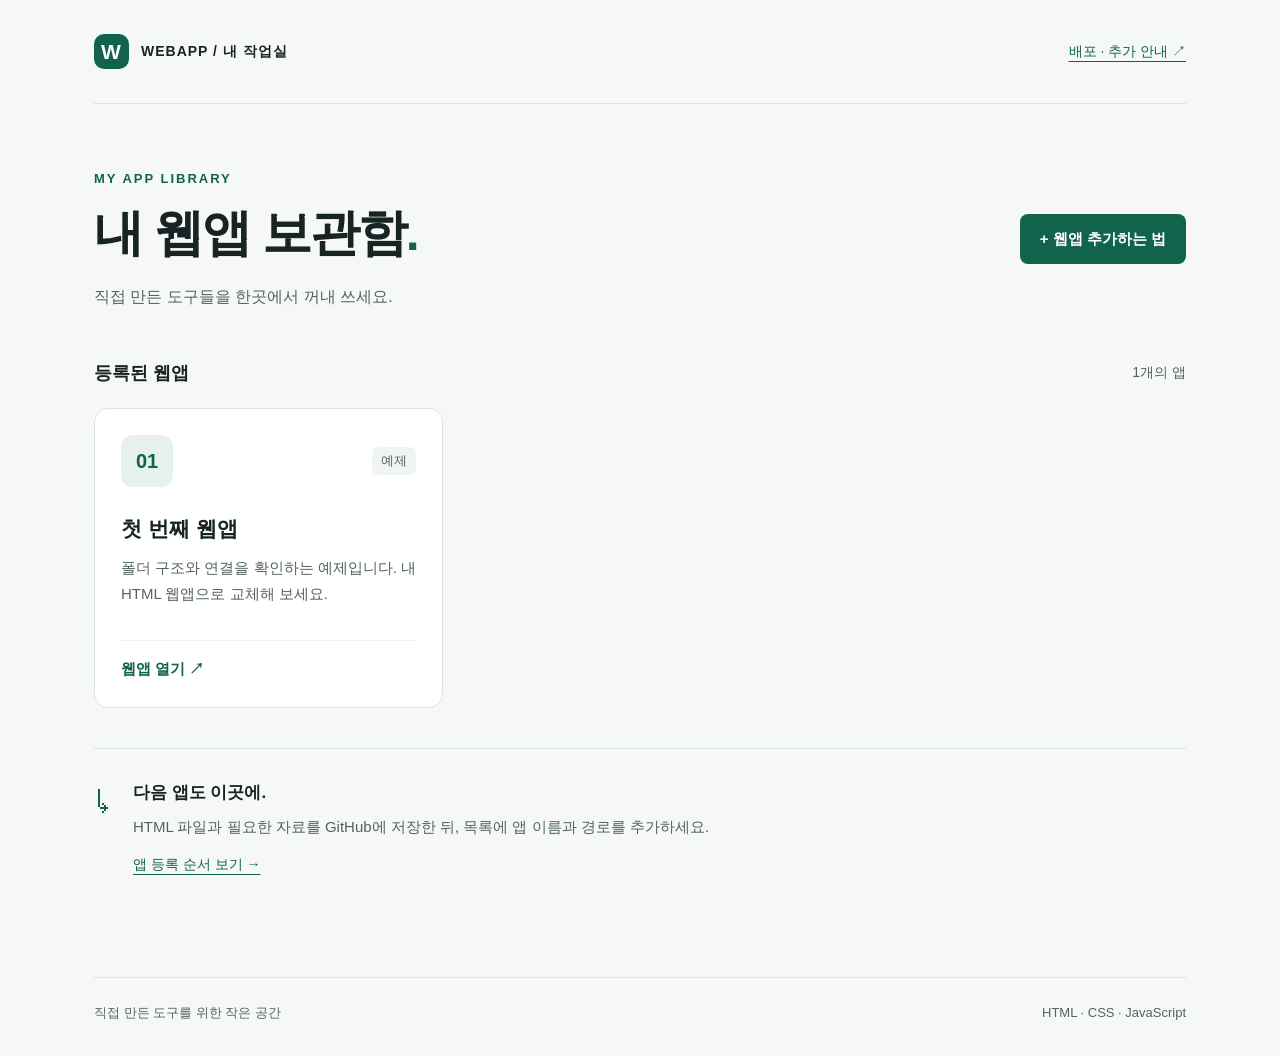
==== index.html @ 1bac7827 "Add webapp hub and Korean setup guide" ====
<!doctype html>
<html lang="ko">
<head>
  <meta charset="utf-8">
  <meta name="viewport" content="width=device-width,initial-scale=1">
  <meta name="description" content="내가 만든 HTML 웹앱을 한곳에서 여는 개인 웹앱 보관함">
  <title>내 웹앱 보관함</title>
  <link rel="icon" href="favicon.svg" type="image/svg+xml">
  <link rel="stylesheet" href="style.css">
  <script src="apps.js" defer></script>
  <script src="hub.js" defer></script>
</head>
<body>
  <div class="shell">
    <header><a class="brand" href="index.html"><span class="logo">W</span> WEBAPP / 내 작업실</a><a class="guide-link" href="guide.html">배포 · 추가 안내 ↗</a></header>
    <main>
      <div class="intro"><div><p class="eyebrow">MY APP LIBRARY</p><h1>내 웹앱 보관함<span>.</span></h1><p class="lead">직접 만든 도구들을 한곳에서 꺼내 쓰세요.</p></div><a class="button" href="guide.html#add">+ 웹앱 추가하는 법</a></div>
      <div class="section-heading"><h2>등록된 웹앱</h2><span id="count" aria-live="polite"></span></div>
      <div id="apps" class="grid"></div>
      <noscript><p>웹앱 목록을 보려면 JavaScript를 켜주세요. <a href="apps/example/index.html">예제 앱 열기</a></p></noscript>
      <aside class="note"><span class="note-mark">↳</span><div><h2>다음 앱도 이곳에.</h2><p>HTML 파일과 필요한 자료를 GitHub에 저장한 뒤, 목록에 앱 이름과 경로를 추가하세요.</p><a href="guide.html#add">앱 등록 순서 보기 →</a></div></aside>
    </main>
    <footer><span>직접 만든 도구를 위한 작은 공간</span><span>HTML · CSS · JavaScript</span></footer>
  </div>
</body>
</html>
---- style.css ----
:root{color-scheme:light;--ink:#172423;--muted:#53635f;--line:#dce4e0;--green:#12634b;--paper:#f5f8f6}
*{box-sizing:border-box}body{margin:0;background:var(--paper);color:var(--ink);font:16px/1.7 -apple-system,BlinkMacSystemFont,"Segoe UI","Malgun Gothic",sans-serif}a{color:var(--green);text-underline-offset:5px}a:focus-visible,button:focus-visible{outline:3px solid #bd6a13;outline-offset:5px}.shell{max-width:1180px;padding:0 44px;margin:auto}header{min-height:104px;display:flex;align-items:center;justify-content:space-between;gap:24px;border-bottom:1px solid var(--line)}.brand{display:flex;align-items:center;gap:12px;text-decoration:none;font-size:14px;font-weight:750;letter-spacing:1px;color:var(--ink)}.logo{display:grid;place-items:center;width:35px;height:35px;border-radius:10px;background:var(--green);color:white;font:800 21px/1 sans-serif}.guide-link{font-size:14px}.intro{padding:64px 0 48px;display:flex;align-items:center;justify-content:space-between;gap:24px}.eyebrow{color:var(--green);font-size:13px;font-weight:750;letter-spacing:2px;margin:0 0 12px}h1{font-size:clamp(32px,5vw,50px);letter-spacing:-2px;line-height:1.25;margin:0 0 18px}h1 span{color:var(--green)}.lead{margin:0;color:var(--muted)}.button{display:inline-block;padding:12px 20px;border-radius:8px;background:var(--green);color:white;text-decoration:none;white-space:nowrap;font-weight:650;font-size:15px}.button:hover{background:#0c4b38}.section-heading{display:flex;align-items:center;justify-content:space-between;margin:0 0 20px;gap:12px}.section-heading h2{font-size:18px;margin:0}.section-heading span{font-size:14px;color:var(--muted)}.grid{display:grid;grid-template-columns:repeat(3,minmax(0,1fr));gap:22px}.app-card{background:white;border:1px solid var(--line);border-radius:14px;padding:26px;display:flex;flex-direction:column;min-height:300px;transition:border-color .15s,box-shadow .15s}.app-card:hover{border-color:#91b9a8;box-shadow:0 8px 25px #16382b0b}.card-top{display:flex;align-items:center;justify-content:space-between;gap:12px;margin-bottom:24px}.app-icon{background:#e6f1eb;border-radius:12px;min-width:52px;min-height:52px;padding:8px;display:grid;place-items:center;font-size:20px;font-weight:750;color:var(--green)}.tag{font-size:13px;color:var(--muted);background:#f1f5f2;border-radius:6px;padding:3px 9px}.app-card h3{font-size:21px;margin:0 0 8px}.app-card p{color:var(--muted);font-size:15px;margin:0 0 26px;overflow-wrap:anywhere}.app-link{margin-top:auto;border-top:1px solid #edf1ee;padding-top:15px;font-size:15px;font-weight:700;text-decoration:none}.note{display:flex;gap:23px;margin:40px 0 70px;border-top:1px solid var(--line);padding:30px 0}.note-mark{font-size:32px;color:var(--green)}.note h2{font-size:17px;margin:0}.note p{font-size:15px;color:var(--muted);margin:6px 0 10px}.note a{font-size:14px}footer{display:flex;justify-content:space-between;gap:20px;border-top:1px solid var(--line);padding:24px 0 32px;color:var(--muted);font-size:13px}.empty{grid-column:1/-1;padding:30px;background:white;border:1px dashed var(--line)}.guide{max-width:780px;padding:50px 0 64px}.guide h1{font-size:36px}.guide h2{font-size:23px;margin:40px 0 12px}.guide h3{font-size:18px}.guide li{margin:10px 0}.guide pre{background:#e8eeea;padding:20px;border-radius:10px;overflow:auto;font-size:14px;line-height:1.7}.guide code{font-family:Consolas,monospace}.guide .callout{border-left:3px solid var(--green);padding:12px 20px;background:#e8f1eb}.guide p{overflow-wrap:anywhere}.demo{background:white;border:1px solid var(--line);padding:28px;border-radius:14px;margin-top:30px}
@media(max-width:900px){.grid{grid-template-columns:repeat(2,minmax(0,1fr))}.intro{align-items:flex-start;flex-direction:column}}
@media(max-width:580px){.shell{padding:0 22px}header{padding:20px 0;align-items:flex-start;flex-direction:column;gap:12px;min-height:auto}.intro{padding:38px 0 30px}.grid{grid-template-columns:1fr}.app-card{min-height:270px}footer{flex-direction:column;gap:5px}.guide h1{font-size:30px}.guide pre{padding:14px}.brand{font-size:13px}}
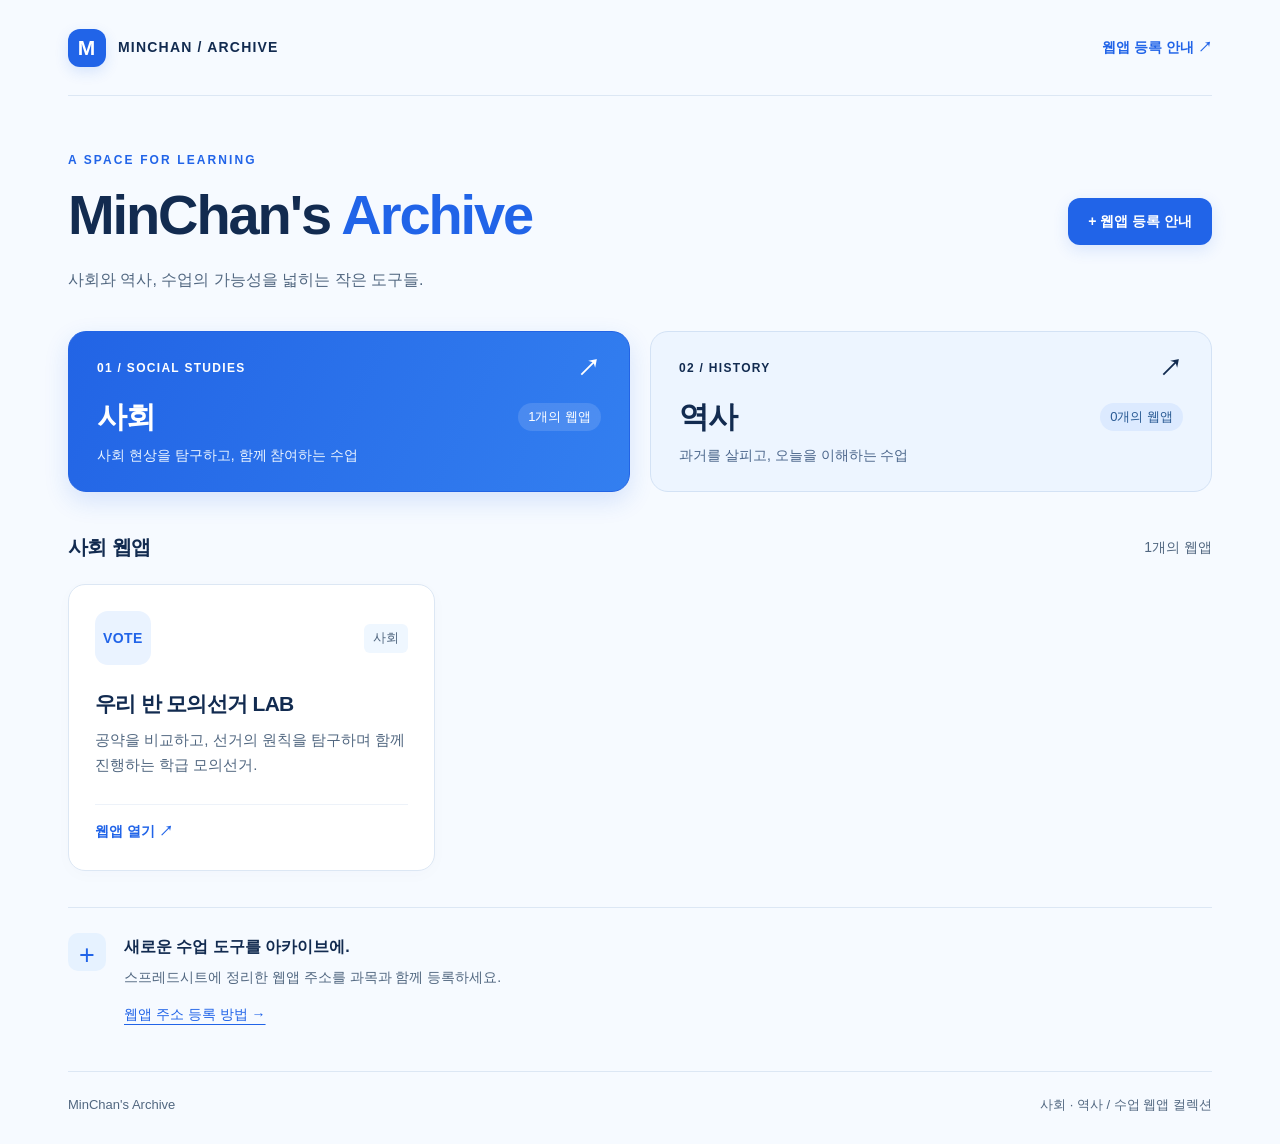
==== commit 750da995: "Redesign MinChan archive with subject categories and election lab" ====
--- a/index.html
+++ b/index.html
@@ -4,7 +4,7 @@
   <meta charset="utf-8">
   <meta name="viewport" content="width=device-width,initial-scale=1">
   <meta name="description" content="내가 만든 HTML 웹앱을 한곳에서 여는 개인 웹앱 보관함">
-  <title>내 웹앱 보관함</title>
+  <title>MinChan's Archive</title>
   <link rel="icon" href="favicon.svg" type="image/svg+xml">
   <link rel="stylesheet" href="style.css">
   <script src="apps.js" defer></script>
@@ -12,15 +12,19 @@
 </head>
 <body>
   <div class="shell">
-    <header><a class="brand" href="index.html"><span class="logo">W</span> WEBAPP / 내 작업실</a><a class="guide-link" href="guide.html">배포 · 추가 안내 ↗</a></header>
+    <header><a class="brand" href="index.html"><span class="logo">M</span> MINCHAN / ARCHIVE</a><a class="guide-link" href="guide.html">웹앱 등록 안내 ↗</a></header>
     <main>
-      <div class="intro"><div><p class="eyebrow">MY APP LIBRARY</p><h1>내 웹앱 보관함<span>.</span></h1><p class="lead">직접 만든 도구들을 한곳에서 꺼내 쓰세요.</p></div><a class="button" href="guide.html#add">+ 웹앱 추가하는 법</a></div>
-      <div class="section-heading"><h2>등록된 웹앱</h2><span id="count" aria-live="polite"></span></div>
+      <div class="intro"><div><p class="eyebrow">A SPACE FOR LEARNING</p><h1>MinChan's <span>Archive</span></h1><p class="lead">사회와 역사, 수업의 가능성을 넓히는 작은 도구들.</p></div><a class="button" href="guide.html#add">+ 웹앱 등록 안내</a></div>
+      <nav class="subjects" aria-label="과목 선택">
+        <button class="subject active" data-subject="사회" aria-pressed="true"><span class="subject-top"><span>01 / SOCIAL STUDIES</span><span>↗</span></span><span class="subject-bottom"><strong>사회</strong><span data-count="사회">0개의 웹앱</span></span><span class="subject-desc">사회 현상을 탐구하고, 함께 참여하는 수업</span></button>
+        <button class="subject" data-subject="역사" aria-pressed="false"><span class="subject-top"><span>02 / HISTORY</span><span>↗</span></span><span class="subject-bottom"><strong>역사</strong><span data-count="역사">0개의 웹앱</span></span><span class="subject-desc">과거를 살피고, 오늘을 이해하는 수업</span></button>
+      </nav>
+      <div class="section-heading"><h2 id="section-title">사회 웹앱</h2><span id="count" aria-live="polite"></span></div>
       <div id="apps" class="grid"></div>
-      <noscript><p>웹앱 목록을 보려면 JavaScript를 켜주세요. <a href="apps/example/index.html">예제 앱 열기</a></p></noscript>
-      <aside class="note"><span class="note-mark">↳</span><div><h2>다음 앱도 이곳에.</h2><p>HTML 파일과 필요한 자료를 GitHub에 저장한 뒤, 목록에 앱 이름과 경로를 추가하세요.</p><a href="guide.html#add">앱 등록 순서 보기 →</a></div></aside>
+      <noscript><p>과목별 목록을 보려면 JavaScript를 켜주세요. <a href="election-lab.html">우리 반 모의선거 LAB 열기</a></p></noscript>
+      <aside class="note"><span class="note-mark">+</span><div><h2>새로운 수업 도구를 아카이브에.</h2><p>스프레드시트에 정리한 웹앱 주소를 과목과 함께 등록하세요.</p><a href="guide.html#add">웹앱 주소 등록 방법 →</a></div></aside>
     </main>
-    <footer><span>직접 만든 도구를 위한 작은 공간</span><span>HTML · CSS · JavaScript</span></footer>
+    <footer><span>MinChan's Archive</span><span>사회 · 역사 / 수업 웹앱 컬렉션</span></footer>
   </div>
 </body>
 </html>
--- a/style.css
+++ b/style.css
@@ -1,4 +1,8 @@
-:root{color-scheme:light;--ink:#172423;--muted:#53635f;--line:#dce4e0;--green:#12634b;--paper:#f5f8f6}
-*{box-sizing:border-box}body{margin:0;background:var(--paper);color:var(--ink);font:16px/1.7 -apple-system,BlinkMacSystemFont,"Segoe UI","Malgun Gothic",sans-serif}a{color:var(--green);text-underline-offset:5px}a:focus-visible,button:focus-visible{outline:3px solid #bd6a13;outline-offset:5px}.shell{max-width:1180px;padding:0 44px;margin:auto}header{min-height:104px;display:flex;align-items:center;justify-content:space-between;gap:24px;border-bottom:1px solid var(--line)}.brand{display:flex;align-items:center;gap:12px;text-decoration:none;font-size:14px;font-weight:750;letter-spacing:1px;color:var(--ink)}.logo{display:grid;place-items:center;width:35px;height:35px;border-radius:10px;background:var(--green);color:white;font:800 21px/1 sans-serif}.guide-link{font-size:14px}.intro{padding:64px 0 48px;display:flex;align-items:center;justify-content:space-between;gap:24px}.eyebrow{color:var(--green);font-size:13px;font-weight:750;letter-spacing:2px;margin:0 0 12px}h1{font-size:clamp(32px,5vw,50px);letter-spacing:-2px;line-height:1.25;margin:0 0 18px}h1 span{color:var(--green)}.lead{margin:0;color:var(--muted)}.button{display:inline-block;padding:12px 20px;border-radius:8px;background:var(--green);color:white;text-decoration:none;white-space:nowrap;font-weight:650;font-size:15px}.button:hover{background:#0c4b38}.section-heading{display:flex;align-items:center;justify-content:space-between;margin:0 0 20px;gap:12px}.section-heading h2{font-size:18px;margin:0}.section-heading span{font-size:14px;color:var(--muted)}.grid{display:grid;grid-template-columns:repeat(3,minmax(0,1fr));gap:22px}.app-card{background:white;border:1px solid var(--line);border-radius:14px;padding:26px;display:flex;flex-direction:column;min-height:300px;transition:border-color .15s,box-shadow .15s}.app-card:hover{border-color:#91b9a8;box-shadow:0 8px 25px #16382b0b}.card-top{display:flex;align-items:center;justify-content:space-between;gap:12px;margin-bottom:24px}.app-icon{background:#e6f1eb;border-radius:12px;min-width:52px;min-height:52px;padding:8px;display:grid;place-items:center;font-size:20px;font-weight:750;color:var(--green)}.tag{font-size:13px;color:var(--muted);background:#f1f5f2;border-radius:6px;padding:3px 9px}.app-card h3{font-size:21px;margin:0 0 8px}.app-card p{color:var(--muted);font-size:15px;margin:0 0 26px;overflow-wrap:anywhere}.app-link{margin-top:auto;border-top:1px solid #edf1ee;padding-top:15px;font-size:15px;font-weight:700;text-decoration:none}.note{display:flex;gap:23px;margin:40px 0 70px;border-top:1px solid var(--line);padding:30px 0}.note-mark{font-size:32px;color:var(--green)}.note h2{font-size:17px;margin:0}.note p{font-size:15px;color:var(--muted);margin:6px 0 10px}.note a{font-size:14px}footer{display:flex;justify-content:space-between;gap:20px;border-top:1px solid var(--line);padding:24px 0 32px;color:var(--muted);font-size:13px}.empty{grid-column:1/-1;padding:30px;background:white;border:1px dashed var(--line)}.guide{max-width:780px;padding:50px 0 64px}.guide h1{font-size:36px}.guide h2{font-size:23px;margin:40px 0 12px}.guide h3{font-size:18px}.guide li{margin:10px 0}.guide pre{background:#e8eeea;padding:20px;border-radius:10px;overflow:auto;font-size:14px;line-height:1.7}.guide code{font-family:Consolas,monospace}.guide .callout{border-left:3px solid var(--green);padding:12px 20px;background:#e8f1eb}.guide p{overflow-wrap:anywhere}.demo{background:white;border:1px solid var(--line);padding:28px;border-radius:14px;margin-top:30px}
+:root{color-scheme:light;--ink:#122b50;--muted:#516780;--line:#dce7f4;--green:#2164e8;--paper:#f6faff}
+*{box-sizing:border-box}body{margin:0;background:var(--paper);color:var(--ink);font:16px/1.7 -apple-system,BlinkMacSystemFont,"Segoe UI","Malgun Gothic",sans-serif}a{color:var(--green);text-underline-offset:5px}a:focus-visible,button:focus-visible{outline:3px solid #103fa6;outline-offset:5px}.shell{max-width:1180px;padding:0 44px;margin:auto}header{min-height:104px;display:flex;align-items:center;justify-content:space-between;gap:24px;border-bottom:1px solid var(--line)}.brand{display:flex;align-items:center;gap:12px;text-decoration:none;font-size:14px;font-weight:750;letter-spacing:1px;color:var(--ink)}.logo{display:grid;place-items:center;width:35px;height:35px;border-radius:10px;background:var(--green);color:white;font:800 21px/1 sans-serif}.guide-link{font-size:14px}.intro{padding:64px 0 48px;display:flex;align-items:center;justify-content:space-between;gap:24px}.eyebrow{color:var(--green);font-size:13px;font-weight:750;letter-spacing:2px;margin:0 0 12px}h1{font-size:clamp(32px,5vw,50px);letter-spacing:-2px;line-height:1.25;margin:0 0 18px}h1 span{color:var(--green)}.lead{margin:0;color:var(--muted)}.button{display:inline-block;padding:12px 20px;border-radius:8px;background:var(--green);color:white;text-decoration:none;white-space:nowrap;font-weight:650;font-size:15px}.button:hover{background:#174eca}.section-heading{display:flex;align-items:center;justify-content:space-between;margin:0 0 20px;gap:12px}.section-heading h2{font-size:18px;margin:0}.section-heading span{font-size:14px;color:var(--muted)}.grid{display:grid;grid-template-columns:repeat(3,minmax(0,1fr));gap:22px}.app-card{background:white;border:1px solid var(--line);border-radius:14px;padding:26px;display:flex;flex-direction:column;min-height:300px;transition:border-color .15s,box-shadow .15s}.app-card:hover{border-color:#8cb5f2;box-shadow:0 8px 25px #2164e812}.card-top{display:flex;align-items:center;justify-content:space-between;gap:12px;margin-bottom:24px}.app-icon{background:#eaf3ff;border-radius:12px;min-width:52px;min-height:52px;padding:8px;display:grid;place-items:center;font-size:20px;font-weight:750;color:var(--green)}.tag{font-size:13px;color:var(--muted);background:#eff7ff;border-radius:6px;padding:3px 9px}.app-card h3{font-size:21px;margin:0 0 8px}.app-card p{color:var(--muted);font-size:15px;margin:0 0 26px;overflow-wrap:anywhere}.app-link{margin-top:auto;border-top:1px solid #edf2f9;padding-top:15px;font-size:15px;font-weight:700;text-decoration:none}.note{display:flex;gap:23px;margin:40px 0 70px;border-top:1px solid var(--line);padding:30px 0}.note-mark{font-size:32px;color:var(--green)}.note h2{font-size:17px;margin:0}.note p{font-size:15px;color:var(--muted);margin:6px 0 10px}.note a{font-size:14px}footer{display:flex;justify-content:space-between;gap:20px;border-top:1px solid var(--line);padding:24px 0 32px;color:var(--muted);font-size:13px}.empty{grid-column:1/-1;padding:30px;background:white;border:1px dashed var(--line)}.guide{max-width:780px;padding:50px 0 64px}.guide h1{font-size:36px}.guide h2{font-size:23px;margin:40px 0 12px}.guide h3{font-size:18px}.guide li{margin:10px 0}.guide pre{background:#eaf2fc;padding:20px;border-radius:10px;overflow:auto;font-size:14px;line-height:1.7}.guide code{font-family:Consolas,monospace}.guide .callout{border-left:3px solid var(--green);padding:12px 20px;background:#eaf4ff}.guide p{overflow-wrap:anywhere}.demo{background:white;border:1px solid var(--line);padding:28px;border-radius:14px;margin-top:30px}
 @media(max-width:900px){.grid{grid-template-columns:repeat(2,minmax(0,1fr))}.intro{align-items:flex-start;flex-direction:column}}
 @media(max-width:580px){.shell{padding:0 22px}header{padding:20px 0;align-items:flex-start;flex-direction:column;gap:12px;min-height:auto}.intro{padding:38px 0 30px}.grid{grid-template-columns:1fr}.app-card{min-height:270px}footer{flex-direction:column;gap:5px}.guide h1{font-size:30px}.guide pre{padding:14px}.brand{font-size:13px}}
+
+/* MinChan's Archive — sky blue / modern classroom */
+body{-webkit-font-smoothing:antialiased;font-family:"Segoe UI","Apple SD Gothic Neo","Malgun Gothic",sans-serif}.shell{max-width:1240px;padding:0 48px}header{min-height:96px}.brand{letter-spacing:1.2px}.logo{width:38px;height:38px;border-radius:12px;box-shadow:0 5px 14px #2164e825}.guide-link{text-decoration:none;font-weight:650}.intro{padding:54px 0 38px}h1{font-size:clamp(36px,4.4vw,56px);font-weight:750;letter-spacing:-2.1px;line-height:1.17}.eyebrow{font-size:12px;letter-spacing:2.1px}.button{border-radius:12px;font-size:14px;box-shadow:0 5px 16px #2164e822}.subjects{display:grid;grid-template-columns:1fr 1fr;gap:20px;margin:0 0 38px}.subject{font:inherit;cursor:pointer;display:block;text-align:left;border:1px solid #d3e2f5;background:#edf5ff;color:var(--ink);padding:25px 28px;border-radius:18px;transition:background .18s,border-color .18s,box-shadow .18s}.subject:hover{border-color:#6b9eea;box-shadow:0 5px 20px #2164e811}.subject.active{background:linear-gradient(115deg,#2264e5,#337ff0);border-color:#2264e5;color:white;box-shadow:0 9px 24px #2164e827}.subject-top,.subject-bottom{display:flex;justify-content:space-between;gap:18px;align-items:center}.subject-top{font-size:12px;letter-spacing:1.3px;font-weight:700}.subject-top>span:last-child{font-size:23px;line-height:1}.subject-bottom{margin:17px 0 8px}.subject-bottom strong{font-size:30px;line-height:1.3;letter-spacing:-1px}.subject-bottom>span{font-size:13px;padding:3px 10px;border-radius:20px;background:#dceaff;color:#285993}.subject.active .subject-bottom>span{background:#ffffff21;color:white}.subject-desc{font-size:14px;display:block;line-height:1.6;color:#4b668b}.subject.active .subject-desc{color:#ecf5ff}.section-heading h2{font-size:20px;letter-spacing:-.6px}.app-card{border-radius:17px;min-height:285px;box-shadow:0 4px 18px #15365a05}.app-icon{font-size:14px;letter-spacing:.4px;min-width:54px;min-height:54px;border-radius:13px}.app-card h3{letter-spacing:-.7px;line-height:1.4}.app-link{font-size:14px}.note{margin:36px 0 44px;padding:25px 0 0;gap:18px}.note-mark{display:grid;place-items:center;font-size:27px;background:#e6f2ff;border-radius:10px;width:38px;height:38px;flex-shrink:0}.note h2{font-size:16px}.note p{font-size:14px}.empty{padding:36px;border-radius:16px;border-color:#bfd4ef}.empty h3{margin:0 0 6px;font-size:18px}.empty p{margin:0 0 14px;color:var(--muted)}.empty a{font-size:14px}footer{padding:22px 0 28px}
+@media(max-width:600px){.shell{padding:0 22px}header{padding:19px 0;gap:14px}.brand{font-size:12px;letter-spacing:.7px}.guide-link{font-size:13px}.intro{padding:34px 0 28px}h1{font-size:38px;letter-spacing:-1.7px}.subjects{grid-template-columns:1fr;gap:13px;margin-bottom:28px}.subject{padding:20px 23px}.subject-bottom{margin-top:11px}.subject-bottom strong{font-size:26px}.app-card{min-height:260px}}@media(prefers-reduced-motion:reduce){*{transition:none!important}}
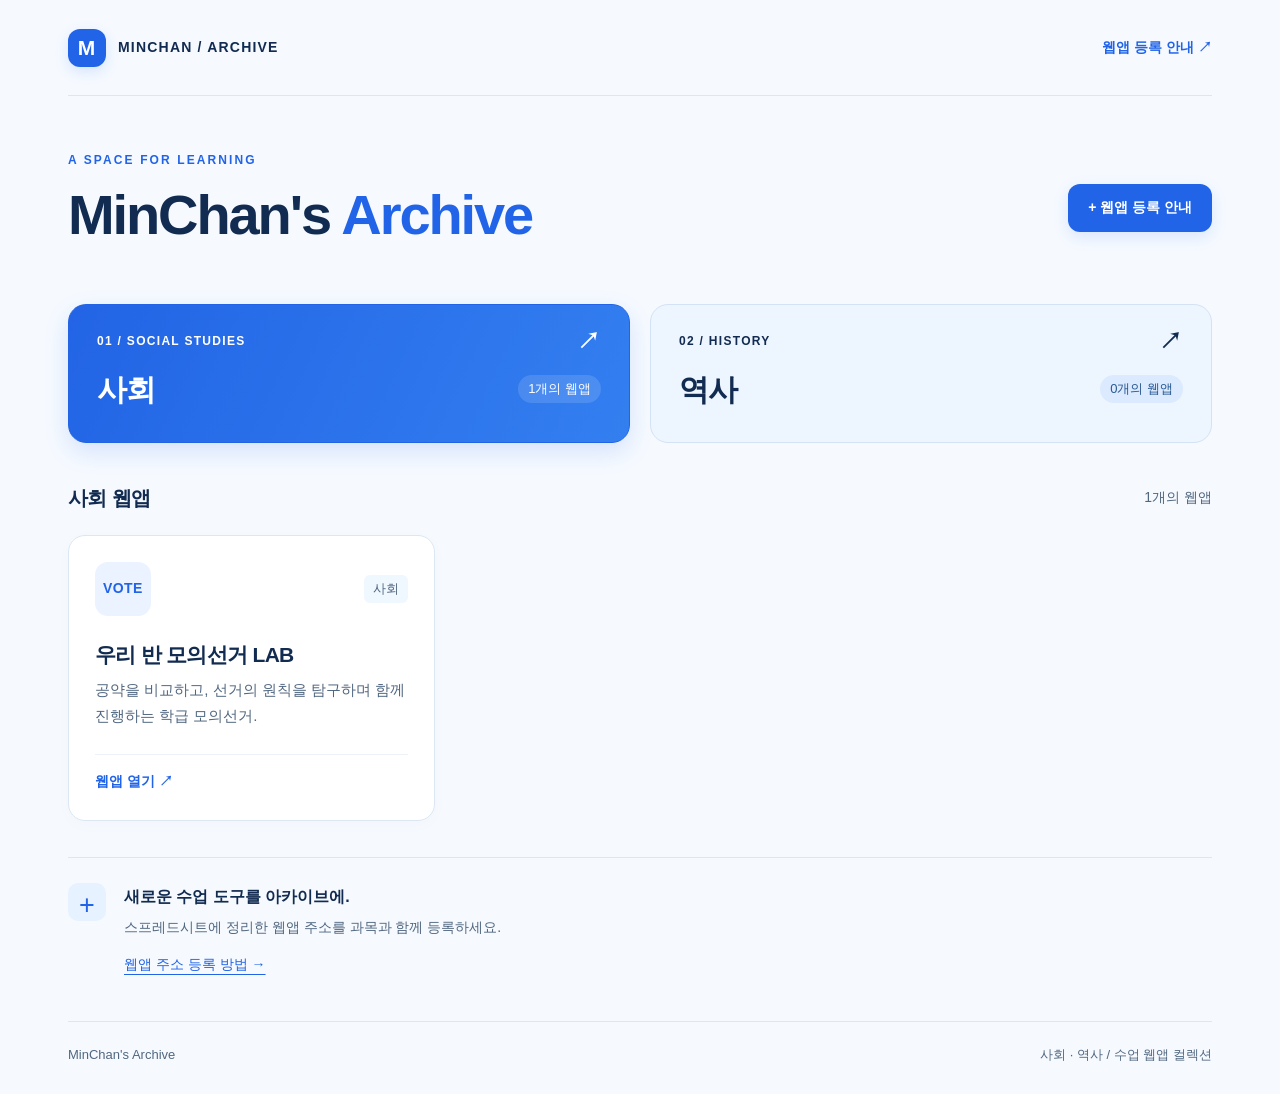
==== commit 8e566647: "Remove archive subtitle and subject descriptions" ====
--- a/index.html
+++ b/index.html
@@ -14,10 +14,10 @@
   <div class="shell">
     <header><a class="brand" href="index.html"><span class="logo">M</span> MINCHAN / ARCHIVE</a><a class="guide-link" href="guide.html">웹앱 등록 안내 ↗</a></header>
     <main>
-      <div class="intro"><div><p class="eyebrow">A SPACE FOR LEARNING</p><h1>MinChan's <span>Archive</span></h1><p class="lead">사회와 역사, 수업의 가능성을 넓히는 작은 도구들.</p></div><a class="button" href="guide.html#add">+ 웹앱 등록 안내</a></div>
+      <div class="intro"><div><p class="eyebrow">A SPACE FOR LEARNING</p><h1>MinChan's <span>Archive</span></h1></div><a class="button" href="guide.html#add">+ 웹앱 등록 안내</a></div>
       <nav class="subjects" aria-label="과목 선택">
-        <button class="subject active" data-subject="사회" aria-pressed="true"><span class="subject-top"><span>01 / SOCIAL STUDIES</span><span>↗</span></span><span class="subject-bottom"><strong>사회</strong><span data-count="사회">0개의 웹앱</span></span><span class="subject-desc">사회 현상을 탐구하고, 함께 참여하는 수업</span></button>
-        <button class="subject" data-subject="역사" aria-pressed="false"><span class="subject-top"><span>02 / HISTORY</span><span>↗</span></span><span class="subject-bottom"><strong>역사</strong><span data-count="역사">0개의 웹앱</span></span><span class="subject-desc">과거를 살피고, 오늘을 이해하는 수업</span></button>
+        <button class="subject active" data-subject="사회" aria-pressed="true"><span class="subject-top"><span>01 / SOCIAL STUDIES</span><span>↗</span></span><span class="subject-bottom"><strong>사회</strong><span data-count="사회">0개의 웹앱</span></span></button>
+        <button class="subject" data-subject="역사" aria-pressed="false"><span class="subject-top"><span>02 / HISTORY</span><span>↗</span></span><span class="subject-bottom"><strong>역사</strong><span data-count="역사">0개의 웹앱</span></span></button>
       </nav>
       <div class="section-heading"><h2 id="section-title">사회 웹앱</h2><span id="count" aria-live="polite"></span></div>
       <div id="apps" class="grid"></div>
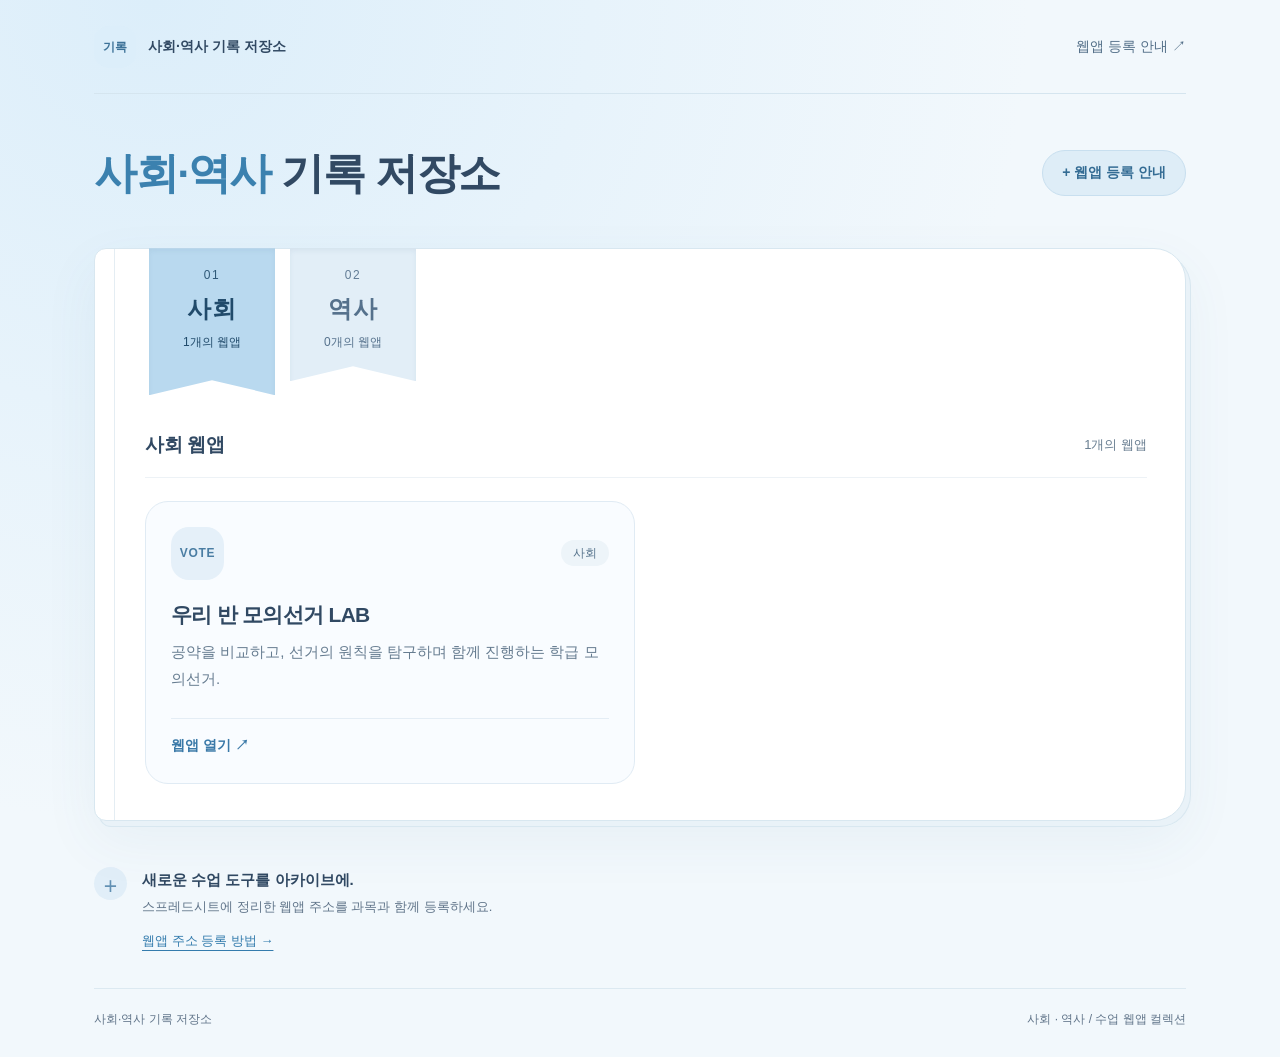
==== commit e9d63559: "Rename archive and introduce soft blue bookmark navigation" ====
--- a/index.html
+++ b/index.html
@@ -4,7 +4,7 @@
   <meta charset="utf-8">
   <meta name="viewport" content="width=device-width,initial-scale=1">
   <meta name="description" content="내가 만든 HTML 웹앱을 한곳에서 여는 개인 웹앱 보관함">
-  <title>MinChan's Archive</title>
+  <title>사회·역사 기록 저장소</title>
   <link rel="icon" href="favicon.svg" type="image/svg+xml">
   <link rel="stylesheet" href="style.css">
   <script src="apps.js" defer></script>
@@ -12,19 +12,22 @@
 </head>
 <body>
   <div class="shell">
-    <header><a class="brand" href="index.html"><span class="logo">M</span> MINCHAN / ARCHIVE</a><a class="guide-link" href="guide.html">웹앱 등록 안내 ↗</a></header>
+    <header><a class="brand" href="index.html"><span class="logo">기록</span> 사회·역사 기록 저장소</a><a class="guide-link" href="guide.html">웹앱 등록 안내 ↗</a></header>
     <main>
-      <div class="intro"><div><p class="eyebrow">A SPACE FOR LEARNING</p><h1>MinChan's <span>Archive</span></h1></div><a class="button" href="guide.html#add">+ 웹앱 등록 안내</a></div>
+      <div class="intro"><h1><span>사회·역사</span> 기록 저장소</h1><a class="button" href="guide.html#add">+ 웹앱 등록 안내</a></div>
+      <section class="notebook" aria-label="과목별 수업 도구">
       <nav class="subjects" aria-label="과목 선택">
-        <button class="subject active" data-subject="사회" aria-pressed="true"><span class="subject-top"><span>01 / SOCIAL STUDIES</span><span>↗</span></span><span class="subject-bottom"><strong>사회</strong><span data-count="사회">0개의 웹앱</span></span></button>
-        <button class="subject" data-subject="역사" aria-pressed="false"><span class="subject-top"><span>02 / HISTORY</span><span>↗</span></span><span class="subject-bottom"><strong>역사</strong><span data-count="역사">0개의 웹앱</span></span></button>
+        <button class="subject active" data-subject="사회" aria-pressed="true"><span class="bookmark-number">01</span><strong>사회</strong><span data-count="사회">0개의 웹앱</span></button>
+        <button class="subject" data-subject="역사" aria-pressed="false"><span class="bookmark-number">02</span><strong>역사</strong><span data-count="역사">0개의 웹앱</span></button>
       </nav>
+      <div class="notebook-content">
       <div class="section-heading"><h2 id="section-title">사회 웹앱</h2><span id="count" aria-live="polite"></span></div>
       <div id="apps" class="grid"></div>
       <noscript><p>과목별 목록을 보려면 JavaScript를 켜주세요. <a href="election-lab.html">우리 반 모의선거 LAB 열기</a></p></noscript>
+      </div></section>
       <aside class="note"><span class="note-mark">+</span><div><h2>새로운 수업 도구를 아카이브에.</h2><p>스프레드시트에 정리한 웹앱 주소를 과목과 함께 등록하세요.</p><a href="guide.html#add">웹앱 주소 등록 방법 →</a></div></aside>
     </main>
-    <footer><span>MinChan's Archive</span><span>사회 · 역사 / 수업 웹앱 컬렉션</span></footer>
+    <footer><span>사회·역사 기록 저장소</span><span>사회 · 역사 / 수업 웹앱 컬렉션</span></footer>
   </div>
 </body>
 </html>
--- a/style.css
+++ b/style.css
@@ -3,6 +3,9 @@
 @media(max-width:900px){.grid{grid-template-columns:repeat(2,minmax(0,1fr))}.intro{align-items:flex-start;flex-direction:column}}
 @media(max-width:580px){.shell{padding:0 22px}header{padding:20px 0;align-items:flex-start;flex-direction:column;gap:12px;min-height:auto}.intro{padding:38px 0 30px}.grid{grid-template-columns:1fr}.app-card{min-height:270px}footer{flex-direction:column;gap:5px}.guide h1{font-size:30px}.guide pre{padding:14px}.brand{font-size:13px}}
 
-/* MinChan's Archive — sky blue / modern classroom */
-body{-webkit-font-smoothing:antialiased;font-family:"Segoe UI","Apple SD Gothic Neo","Malgun Gothic",sans-serif}.shell{max-width:1240px;padding:0 48px}header{min-height:96px}.brand{letter-spacing:1.2px}.logo{width:38px;height:38px;border-radius:12px;box-shadow:0 5px 14px #2164e825}.guide-link{text-decoration:none;font-weight:650}.intro{padding:54px 0 38px}h1{font-size:clamp(36px,4.4vw,56px);font-weight:750;letter-spacing:-2.1px;line-height:1.17}.eyebrow{font-size:12px;letter-spacing:2.1px}.button{border-radius:12px;font-size:14px;box-shadow:0 5px 16px #2164e822}.subjects{display:grid;grid-template-columns:1fr 1fr;gap:20px;margin:0 0 38px}.subject{font:inherit;cursor:pointer;display:block;text-align:left;border:1px solid #d3e2f5;background:#edf5ff;color:var(--ink);padding:25px 28px;border-radius:18px;transition:background .18s,border-color .18s,box-shadow .18s}.subject:hover{border-color:#6b9eea;box-shadow:0 5px 20px #2164e811}.subject.active{background:linear-gradient(115deg,#2264e5,#337ff0);border-color:#2264e5;color:white;box-shadow:0 9px 24px #2164e827}.subject-top,.subject-bottom{display:flex;justify-content:space-between;gap:18px;align-items:center}.subject-top{font-size:12px;letter-spacing:1.3px;font-weight:700}.subject-top>span:last-child{font-size:23px;line-height:1}.subject-bottom{margin:17px 0 8px}.subject-bottom strong{font-size:30px;line-height:1.3;letter-spacing:-1px}.subject-bottom>span{font-size:13px;padding:3px 10px;border-radius:20px;background:#dceaff;color:#285993}.subject.active .subject-bottom>span{background:#ffffff21;color:white}.subject-desc{font-size:14px;display:block;line-height:1.6;color:#4b668b}.subject.active .subject-desc{color:#ecf5ff}.section-heading h2{font-size:20px;letter-spacing:-.6px}.app-card{border-radius:17px;min-height:285px;box-shadow:0 4px 18px #15365a05}.app-icon{font-size:14px;letter-spacing:.4px;min-width:54px;min-height:54px;border-radius:13px}.app-card h3{letter-spacing:-.7px;line-height:1.4}.app-link{font-size:14px}.note{margin:36px 0 44px;padding:25px 0 0;gap:18px}.note-mark{display:grid;place-items:center;font-size:27px;background:#e6f2ff;border-radius:10px;width:38px;height:38px;flex-shrink:0}.note h2{font-size:16px}.note p{font-size:14px}.empty{padding:36px;border-radius:16px;border-color:#bfd4ef}.empty h3{margin:0 0 6px;font-size:18px}.empty p{margin:0 0 14px;color:var(--muted)}.empty a{font-size:14px}footer{padding:22px 0 28px}
-@media(max-width:600px){.shell{padding:0 22px}header{padding:19px 0;gap:14px}.brand{font-size:12px;letter-spacing:.7px}.guide-link{font-size:13px}.intro{padding:34px 0 28px}h1{font-size:38px;letter-spacing:-1.7px}.subjects{grid-template-columns:1fr;gap:13px;margin-bottom:28px}.subject{padding:20px 23px}.subject-bottom{margin-top:11px}.subject-bottom strong{font-size:26px}.app-card{min-height:260px}}@media(prefers-reduced-motion:reduce){*{transition:none!important}}
+
+/* Soft blue notebook and subject bookmarks */
+:root{--ink:#314963;--muted:#61758a;--line:#dce9f1;--green:#347cad;--paper:#eef6fb}
+body{background:radial-gradient(ellipse at 12% 0,#dceefa 0,transparent 55%),#f2f8fc;-webkit-font-smoothing:antialiased;font-family:"Apple SD Gothic Neo","Segoe UI","Malgun Gothic",sans-serif}.shell{max-width:1180px;padding:0 44px}header{min-height:94px;border-bottom:1px solid #d5e5ef}.brand{font-size:14px;letter-spacing:0;font-weight:600}.logo{width:42px;height:42px;border-radius:15px;background:#dceefa;color:#3d7298;font-size:12px;font-weight:600;box-shadow:none}.guide-link{font-size:14px;text-decoration:none;color:#536f88}.intro{padding:48px 0 44px;align-items:center;gap:24px}h1{font-size:clamp(28px,3.6vw,43px);line-height:1.45;letter-spacing:-1.4px;font-weight:600;margin:0;word-break:keep-all}h1 span{color:#3b81af}.button{border-radius:100px;background:#deedf7;color:#346c94;border:1px solid #c8dfef;padding:10px 19px;font-size:14px;font-weight:600;box-shadow:none}.button:hover{background:#d0e6f5}.notebook{position:relative;background:#fff;border:1px solid #d8e7f0;border-radius:12px 32px 32px 12px;box-shadow:5px 6px 0 -1px #e9f2f8,5px 6px 0 0 #d8e7f0,0 20px 55px #416e9110;padding:0 38px 36px 50px}.notebook:before{content:"";position:absolute;top:0;bottom:0;left:19px;width:1px;background:#e4edf3}.subjects{display:flex;gap:15px;align-items:flex-start;margin:-1px 0 30px;padding:0 0 0 4px;min-height:151px}.subject{position:relative;font:inherit;cursor:pointer;width:126px;min-height:133px;padding:17px 12px 28px;border:0;border-radius:0;background:#e2eef7;color:#55718c;display:flex;flex-direction:column;align-items:center;gap:5px;clip-path:polygon(0 0,100% 0,100% 100%,50% calc(100% - 15px),0 100%);transition:background .2s,padding-bottom .2s;box-shadow:inset 0 3px 5px #214e7110}.subject.active{background:#b9d9ef;color:#214b6b;padding-bottom:43px}.subject:hover{background:#c9e1f1}.subject.active:hover{background:#a6cfe9}.subject:focus-visible{outline:none;background:#315f85;color:#fff;text-decoration:underline;text-underline-offset:5px}.bookmark-number{font-size:12px;letter-spacing:1.5px;opacity:.9}.subject strong{font-size:24px;font-weight:600;line-height:1.5;letter-spacing:1px}.subject [data-count]{font-size:12px;font-weight:400}.section-heading{margin-bottom:23px;padding-bottom:15px;border-bottom:1px solid #edf2f6}.section-heading h2{font-size:19px;font-weight:600;letter-spacing:-.4px}.section-heading>span{font-size:13px;color:#697e91}.grid{grid-template-columns:repeat(2,minmax(0,1fr));gap:22px}.app-card{min-height:264px;border-radius:23px;padding:25px;background:#f9fcff;border:1px solid #e0ebf4;box-shadow:none}.app-card:hover{border-color:#adcce2;box-shadow:0 8px 24px #5e89a60c}.card-top{margin-bottom:19px}.app-icon{font-size:12px;font-weight:600;letter-spacing:.7px;background:#e5f0f9;color:#4a7da3;border-radius:18px;min-width:53px;min-height:53px}.tag{background:#edf4f9;color:#57748d;border-radius:30px;padding:3px 12px;font-size:12px}.app-card h3{font-size:21px;font-weight:600;letter-spacing:-.7px;line-height:1.5}.app-card p{font-size:15px;color:#667c90;line-height:1.8}.app-link{font-weight:600;font-size:14px;border-top:1px solid #e4edf5;color:#3a79a8}.note{margin:31px 0 35px;padding:15px 0 0;border:0;gap:15px}.note-mark{width:33px;height:33px;flex-shrink:0;display:grid;place-items:center;font-size:23px;background:#e1eef8;border-radius:50%;color:#6290b3}.note h2{font-size:15px;font-weight:600}.note p,.note a{font-size:13px}.note p{margin:4px 0 7px}.empty{background:#f8fbfd;border:1px dashed #cedfeb;border-radius:21px;grid-column:1/-1;padding:34px}.empty h3{font-size:17px;font-weight:500;margin:0 0 7px}.empty p{font-size:15px;margin:0 0 14px;color:var(--muted)}.empty a{font-size:14px}footer{padding:20px 0 28px;font-size:12px}.guide h1{font-weight:600}.guide h2{font-weight:600}.guide pre{border-radius:18px}.guide .callout{border-radius:0 18px 18px 0}
+@media(max-width:900px){.intro{flex-direction:row;align-items:center}.intro .button{flex-shrink:0}h1{font-size:32px}.notebook{padding-right:26px;padding-left:38px}}
+@media(max-width:600px){.shell{padding:0 20px}header{min-height:80px;flex-direction:row;flex-wrap:wrap;padding:17px 0;gap:13px}.brand{font-size:13px}.guide-link{font-size:12px}.intro{padding:30px 0 32px;flex-direction:column;align-items:flex-start;gap:17px}h1{font-size:29px;letter-spacing:-1.2px}.button{font-size:13px;padding:8px 16px}.notebook{padding:0 18px 24px 26px;border-radius:10px 24px 24px 10px}.notebook:before{left:11px}.subjects{gap:12px;margin-bottom:22px;min-height:145px;padding-left:0}.subject{width:112px;min-height:125px;padding:15px 10px 27px}.subject.active{padding-bottom:40px}.subject strong{font-size:22px}.grid{grid-template-columns:1fr}.app-card{padding:22px;min-height:260px}.section-heading h2{font-size:18px}.note{margin-top:25px}.note p{line-height:1.8}footer{flex-direction:column;gap:4px}}@media(prefers-reduced-motion:reduce){*{transition:none!important}}
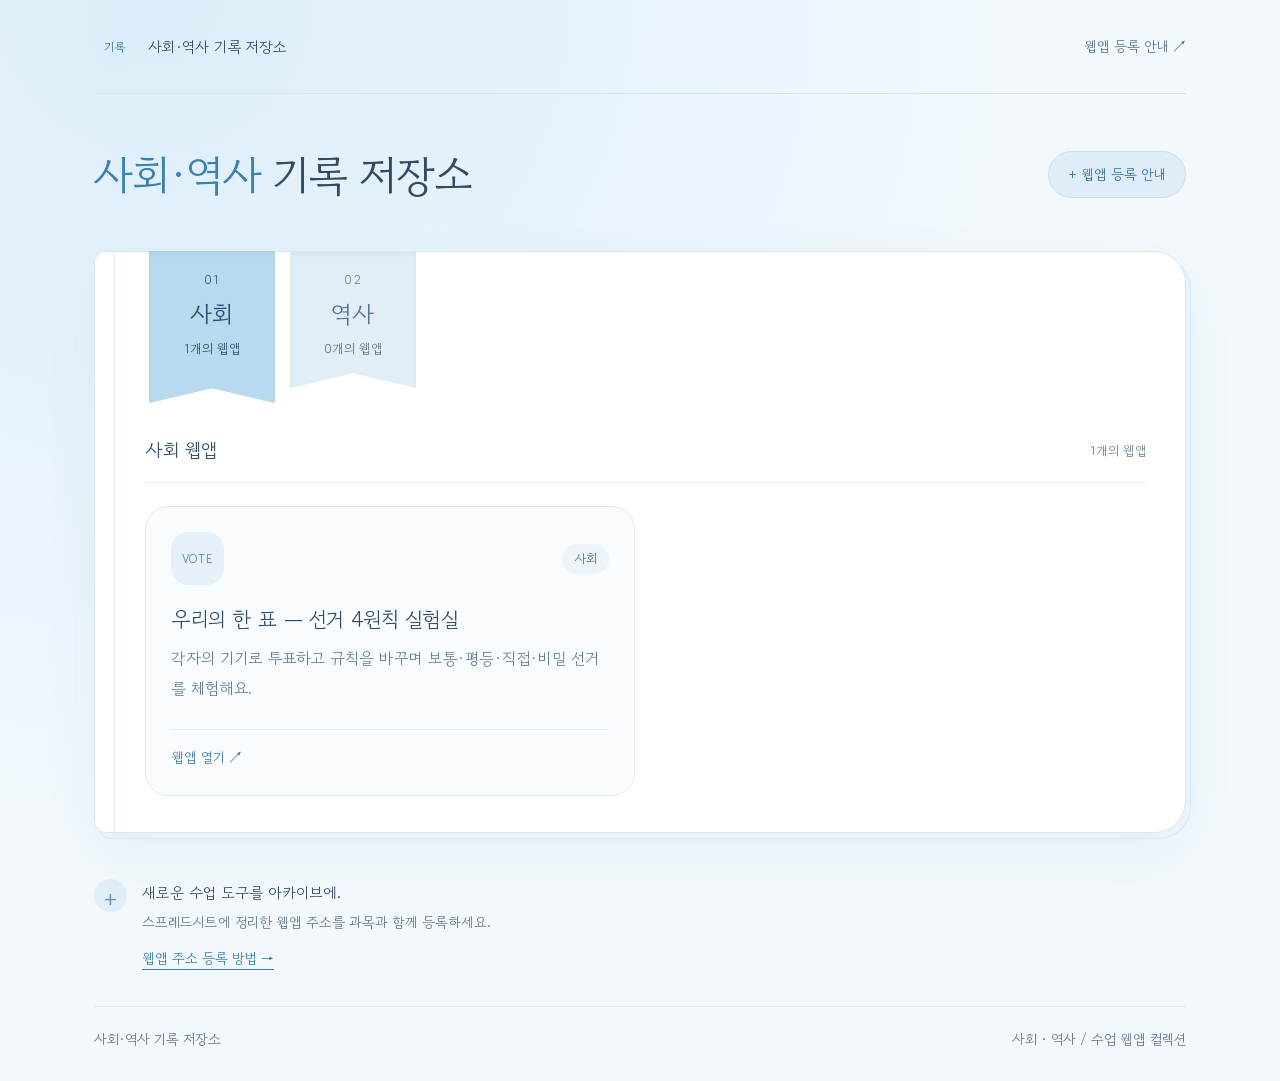
==== commit 68e1aada: "Refresh app catalog cache and update fallback classroom link" ====
--- a/index.html
+++ b/index.html
@@ -7,7 +7,7 @@
   <title>사회·역사 기록 저장소</title>
   <link rel="icon" href="favicon.svg" type="image/svg+xml">
   <link rel="stylesheet" href="style.css">
-  <script src="apps.js" defer></script>
+  <script src="apps.js?v=20260922-vote4" defer></script>
   <script src="hub.js" defer></script>
 </head>
 <body>
@@ -23,7 +23,7 @@
       <div class="notebook-content">
       <div class="section-heading"><h2 id="section-title">사회 웹앱</h2><span id="count" aria-live="polite"></span></div>
       <div id="apps" class="grid"></div>
-      <noscript><p>과목별 목록을 보려면 JavaScript를 켜주세요. <a href="election-lab.html">우리 반 모의선거 LAB 열기</a></p></noscript>
+      <noscript><p>과목별 목록을 보려면 JavaScript를 켜주세요. <a href="https://our-vote-principles-lab.cobibi.chatgpt.site/">우리의 한 표 — 선거 4원칙 실험실 열기</a></p></noscript>
       </div></section>
       <aside class="note"><span class="note-mark">+</span><div><h2>새로운 수업 도구를 아카이브에.</h2><p>스프레드시트에 정리한 웹앱 주소를 과목과 함께 등록하세요.</p><a href="guide.html#add">웹앱 주소 등록 방법 →</a></div></aside>
     </main>
--- a/style.css
+++ b/style.css
@@ -1,3 +1,4 @@
+@import url("https://fonts.googleapis.com/css2?family=Gowun+Dodum&display=swap");
 :root{color-scheme:light;--ink:#122b50;--muted:#516780;--line:#dce7f4;--green:#2164e8;--paper:#f6faff}
 *{box-sizing:border-box}body{margin:0;background:var(--paper);color:var(--ink);font:16px/1.7 -apple-system,BlinkMacSystemFont,"Segoe UI","Malgun Gothic",sans-serif}a{color:var(--green);text-underline-offset:5px}a:focus-visible,button:focus-visible{outline:3px solid #103fa6;outline-offset:5px}.shell{max-width:1180px;padding:0 44px;margin:auto}header{min-height:104px;display:flex;align-items:center;justify-content:space-between;gap:24px;border-bottom:1px solid var(--line)}.brand{display:flex;align-items:center;gap:12px;text-decoration:none;font-size:14px;font-weight:750;letter-spacing:1px;color:var(--ink)}.logo{display:grid;place-items:center;width:35px;height:35px;border-radius:10px;background:var(--green);color:white;font:800 21px/1 sans-serif}.guide-link{font-size:14px}.intro{padding:64px 0 48px;display:flex;align-items:center;justify-content:space-between;gap:24px}.eyebrow{color:var(--green);font-size:13px;font-weight:750;letter-spacing:2px;margin:0 0 12px}h1{font-size:clamp(32px,5vw,50px);letter-spacing:-2px;line-height:1.25;margin:0 0 18px}h1 span{color:var(--green)}.lead{margin:0;color:var(--muted)}.button{display:inline-block;padding:12px 20px;border-radius:8px;background:var(--green);color:white;text-decoration:none;white-space:nowrap;font-weight:650;font-size:15px}.button:hover{background:#174eca}.section-heading{display:flex;align-items:center;justify-content:space-between;margin:0 0 20px;gap:12px}.section-heading h2{font-size:18px;margin:0}.section-heading span{font-size:14px;color:var(--muted)}.grid{display:grid;grid-template-columns:repeat(3,minmax(0,1fr));gap:22px}.app-card{background:white;border:1px solid var(--line);border-radius:14px;padding:26px;display:flex;flex-direction:column;min-height:300px;transition:border-color .15s,box-shadow .15s}.app-card:hover{border-color:#8cb5f2;box-shadow:0 8px 25px #2164e812}.card-top{display:flex;align-items:center;justify-content:space-between;gap:12px;margin-bottom:24px}.app-icon{background:#eaf3ff;border-radius:12px;min-width:52px;min-height:52px;padding:8px;display:grid;place-items:center;font-size:20px;font-weight:750;color:var(--green)}.tag{font-size:13px;color:var(--muted);background:#eff7ff;border-radius:6px;padding:3px 9px}.app-card h3{font-size:21px;margin:0 0 8px}.app-card p{color:var(--muted);font-size:15px;margin:0 0 26px;overflow-wrap:anywhere}.app-link{margin-top:auto;border-top:1px solid #edf2f9;padding-top:15px;font-size:15px;font-weight:700;text-decoration:none}.note{display:flex;gap:23px;margin:40px 0 70px;border-top:1px solid var(--line);padding:30px 0}.note-mark{font-size:32px;color:var(--green)}.note h2{font-size:17px;margin:0}.note p{font-size:15px;color:var(--muted);margin:6px 0 10px}.note a{font-size:14px}footer{display:flex;justify-content:space-between;gap:20px;border-top:1px solid var(--line);padding:24px 0 32px;color:var(--muted);font-size:13px}.empty{grid-column:1/-1;padding:30px;background:white;border:1px dashed var(--line)}.guide{max-width:780px;padding:50px 0 64px}.guide h1{font-size:36px}.guide h2{font-size:23px;margin:40px 0 12px}.guide h3{font-size:18px}.guide li{margin:10px 0}.guide pre{background:#eaf2fc;padding:20px;border-radius:10px;overflow:auto;font-size:14px;line-height:1.7}.guide code{font-family:Consolas,monospace}.guide .callout{border-left:3px solid var(--green);padding:12px 20px;background:#eaf4ff}.guide p{overflow-wrap:anywhere}.demo{background:white;border:1px solid var(--line);padding:28px;border-radius:14px;margin-top:30px}
 @media(max-width:900px){.grid{grid-template-columns:repeat(2,minmax(0,1fr))}.intro{align-items:flex-start;flex-direction:column}}
@@ -9,3 +10,6 @@
 body{background:radial-gradient(ellipse at 12% 0,#dceefa 0,transparent 55%),#f2f8fc;-webkit-font-smoothing:antialiased;font-family:"Apple SD Gothic Neo","Segoe UI","Malgun Gothic",sans-serif}.shell{max-width:1180px;padding:0 44px}header{min-height:94px;border-bottom:1px solid #d5e5ef}.brand{font-size:14px;letter-spacing:0;font-weight:600}.logo{width:42px;height:42px;border-radius:15px;background:#dceefa;color:#3d7298;font-size:12px;font-weight:600;box-shadow:none}.guide-link{font-size:14px;text-decoration:none;color:#536f88}.intro{padding:48px 0 44px;align-items:center;gap:24px}h1{font-size:clamp(28px,3.6vw,43px);line-height:1.45;letter-spacing:-1.4px;font-weight:600;margin:0;word-break:keep-all}h1 span{color:#3b81af}.button{border-radius:100px;background:#deedf7;color:#346c94;border:1px solid #c8dfef;padding:10px 19px;font-size:14px;font-weight:600;box-shadow:none}.button:hover{background:#d0e6f5}.notebook{position:relative;background:#fff;border:1px solid #d8e7f0;border-radius:12px 32px 32px 12px;box-shadow:5px 6px 0 -1px #e9f2f8,5px 6px 0 0 #d8e7f0,0 20px 55px #416e9110;padding:0 38px 36px 50px}.notebook:before{content:"";position:absolute;top:0;bottom:0;left:19px;width:1px;background:#e4edf3}.subjects{display:flex;gap:15px;align-items:flex-start;margin:-1px 0 30px;padding:0 0 0 4px;min-height:151px}.subject{position:relative;font:inherit;cursor:pointer;width:126px;min-height:133px;padding:17px 12px 28px;border:0;border-radius:0;background:#e2eef7;color:#55718c;display:flex;flex-direction:column;align-items:center;gap:5px;clip-path:polygon(0 0,100% 0,100% 100%,50% calc(100% - 15px),0 100%);transition:background .2s,padding-bottom .2s;box-shadow:inset 0 3px 5px #214e7110}.subject.active{background:#b9d9ef;color:#214b6b;padding-bottom:43px}.subject:hover{background:#c9e1f1}.subject.active:hover{background:#a6cfe9}.subject:focus-visible{outline:none;background:#315f85;color:#fff;text-decoration:underline;text-underline-offset:5px}.bookmark-number{font-size:12px;letter-spacing:1.5px;opacity:.9}.subject strong{font-size:24px;font-weight:600;line-height:1.5;letter-spacing:1px}.subject [data-count]{font-size:12px;font-weight:400}.section-heading{margin-bottom:23px;padding-bottom:15px;border-bottom:1px solid #edf2f6}.section-heading h2{font-size:19px;font-weight:600;letter-spacing:-.4px}.section-heading>span{font-size:13px;color:#697e91}.grid{grid-template-columns:repeat(2,minmax(0,1fr));gap:22px}.app-card{min-height:264px;border-radius:23px;padding:25px;background:#f9fcff;border:1px solid #e0ebf4;box-shadow:none}.app-card:hover{border-color:#adcce2;box-shadow:0 8px 24px #5e89a60c}.card-top{margin-bottom:19px}.app-icon{font-size:12px;font-weight:600;letter-spacing:.7px;background:#e5f0f9;color:#4a7da3;border-radius:18px;min-width:53px;min-height:53px}.tag{background:#edf4f9;color:#57748d;border-radius:30px;padding:3px 12px;font-size:12px}.app-card h3{font-size:21px;font-weight:600;letter-spacing:-.7px;line-height:1.5}.app-card p{font-size:15px;color:#667c90;line-height:1.8}.app-link{font-weight:600;font-size:14px;border-top:1px solid #e4edf5;color:#3a79a8}.note{margin:31px 0 35px;padding:15px 0 0;border:0;gap:15px}.note-mark{width:33px;height:33px;flex-shrink:0;display:grid;place-items:center;font-size:23px;background:#e1eef8;border-radius:50%;color:#6290b3}.note h2{font-size:15px;font-weight:600}.note p,.note a{font-size:13px}.note p{margin:4px 0 7px}.empty{background:#f8fbfd;border:1px dashed #cedfeb;border-radius:21px;grid-column:1/-1;padding:34px}.empty h3{font-size:17px;font-weight:500;margin:0 0 7px}.empty p{font-size:15px;margin:0 0 14px;color:var(--muted)}.empty a{font-size:14px}footer{padding:20px 0 28px;font-size:12px}.guide h1{font-weight:600}.guide h2{font-weight:600}.guide pre{border-radius:18px}.guide .callout{border-radius:0 18px 18px 0}
 @media(max-width:900px){.intro{flex-direction:row;align-items:center}.intro .button{flex-shrink:0}h1{font-size:32px}.notebook{padding-right:26px;padding-left:38px}}
 @media(max-width:600px){.shell{padding:0 20px}header{min-height:80px;flex-direction:row;flex-wrap:wrap;padding:17px 0;gap:13px}.brand{font-size:13px}.guide-link{font-size:12px}.intro{padding:30px 0 32px;flex-direction:column;align-items:flex-start;gap:17px}h1{font-size:29px;letter-spacing:-1.2px}.button{font-size:13px;padding:8px 16px}.notebook{padding:0 18px 24px 26px;border-radius:10px 24px 24px 10px}.notebook:before{left:11px}.subjects{gap:12px;margin-bottom:22px;min-height:145px;padding-left:0}.subject{width:112px;min-height:125px;padding:15px 10px 27px}.subject.active{padding-bottom:40px}.subject strong{font-size:22px}.grid{grid-template-columns:1fr}.app-card{padding:22px;min-height:260px}.section-heading h2{font-size:18px}.note{margin-top:25px}.note p{line-height:1.8}footer{flex-direction:column;gap:4px}}@media(prefers-reduced-motion:reduce){*{transition:none!important}}
+
+/* Gentle Korean typography */
+body{font-family:"Gowun Dodum","Apple SD Gothic Neo","Malgun Gothic",sans-serif;font-weight:400;line-height:1.8}button,input,select,textarea,.logo{font-family:inherit}h1,h2,h3,.brand,.button,.guide-link,.subject strong,.section-heading h2,.app-card h3,.app-link,.note h2,.guide h1,.guide h2,.empty h3,.logo,.app-icon{font-weight:400}h1{letter-spacing:-.035em;line-height:1.5}.subject strong{letter-spacing:.03em}.app-card h3{letter-spacing:-.02em}.app-card p{font-size:16px;line-height:1.85}.subject [data-count],.bookmark-number,.tag{font-size:13px}.note p,.note a,footer{font-size:14px}.brand{font-size:15px}
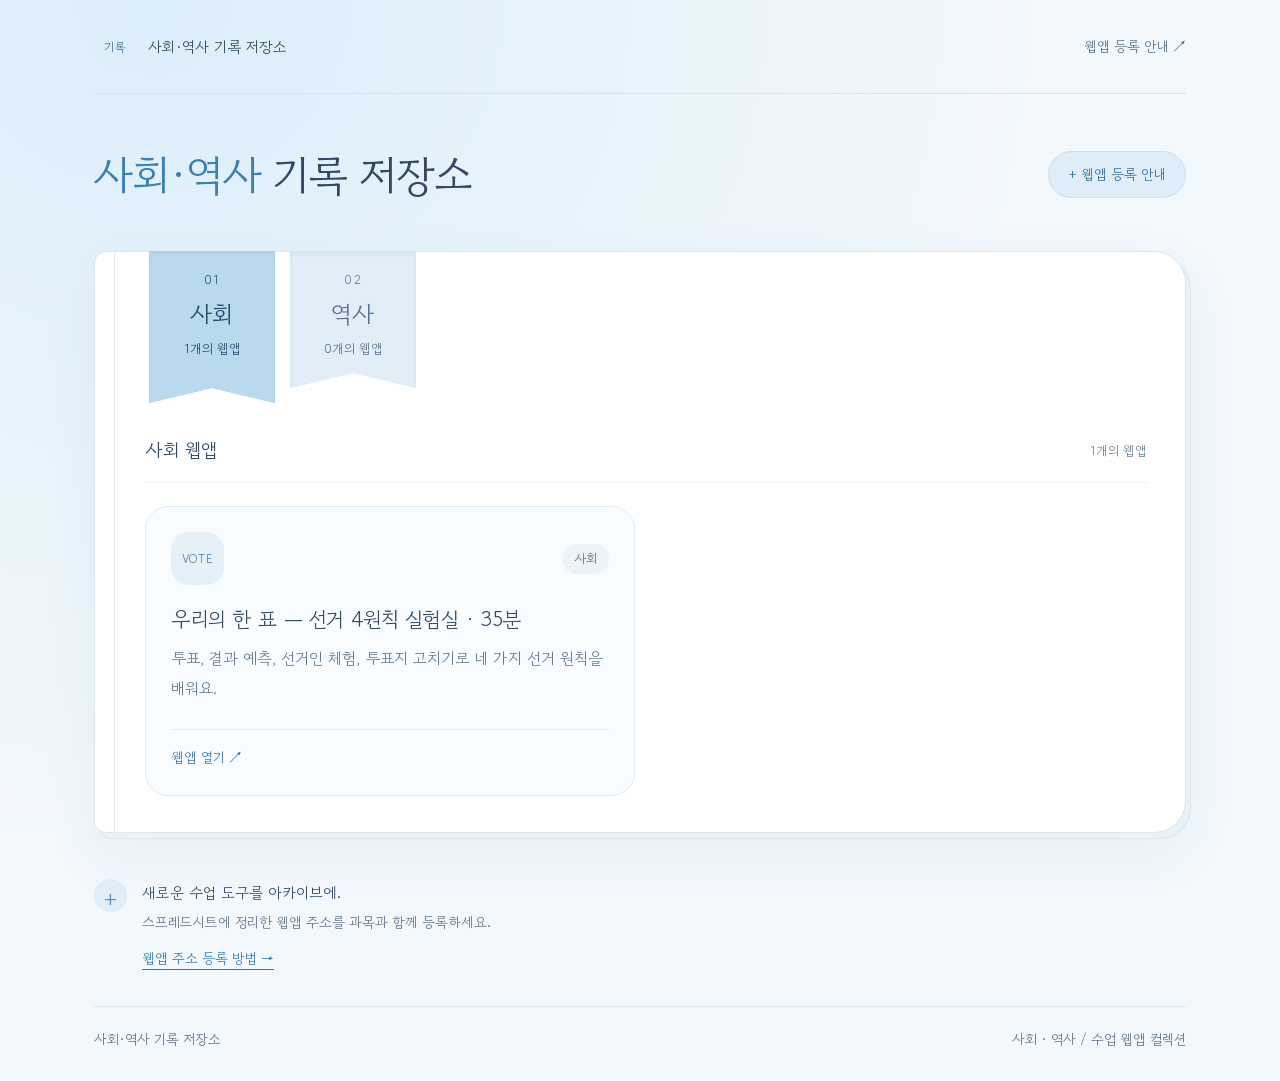
==== commit a03585d1: "Refresh classroom card cache and fallback URL" ====
--- a/index.html
+++ b/index.html
@@ -7,7 +7,7 @@
   <title>사회·역사 기록 저장소</title>
   <link rel="icon" href="favicon.svg" type="image/svg+xml">
   <link rel="stylesheet" href="style.css">
-  <script src="apps.js?v=20260922-vote4" defer></script>
+  <script src="apps.js?v=20260923-35min" defer></script>
   <script src="hub.js" defer></script>
 </head>
 <body>
@@ -23,7 +23,7 @@
       <div class="notebook-content">
       <div class="section-heading"><h2 id="section-title">사회 웹앱</h2><span id="count" aria-live="polite"></span></div>
       <div id="apps" class="grid"></div>
-      <noscript><p>과목별 목록을 보려면 JavaScript를 켜주세요. <a href="https://our-vote-principles-lab.cobibi.chatgpt.site/">우리의 한 표 — 선거 4원칙 실험실 열기</a></p></noscript>
+      <noscript><p>과목별 목록을 보려면 JavaScript를 켜주세요. <a href="https://our-vote-lab-35.cobibi.chatgpt.site/">우리의 한 표 — 선거 4원칙 실험실 열기</a></p></noscript>
       </div></section>
       <aside class="note"><span class="note-mark">+</span><div><h2>새로운 수업 도구를 아카이브에.</h2><p>스프레드시트에 정리한 웹앱 주소를 과목과 함께 등록하세요.</p><a href="guide.html#add">웹앱 주소 등록 방법 →</a></div></aside>
     </main>
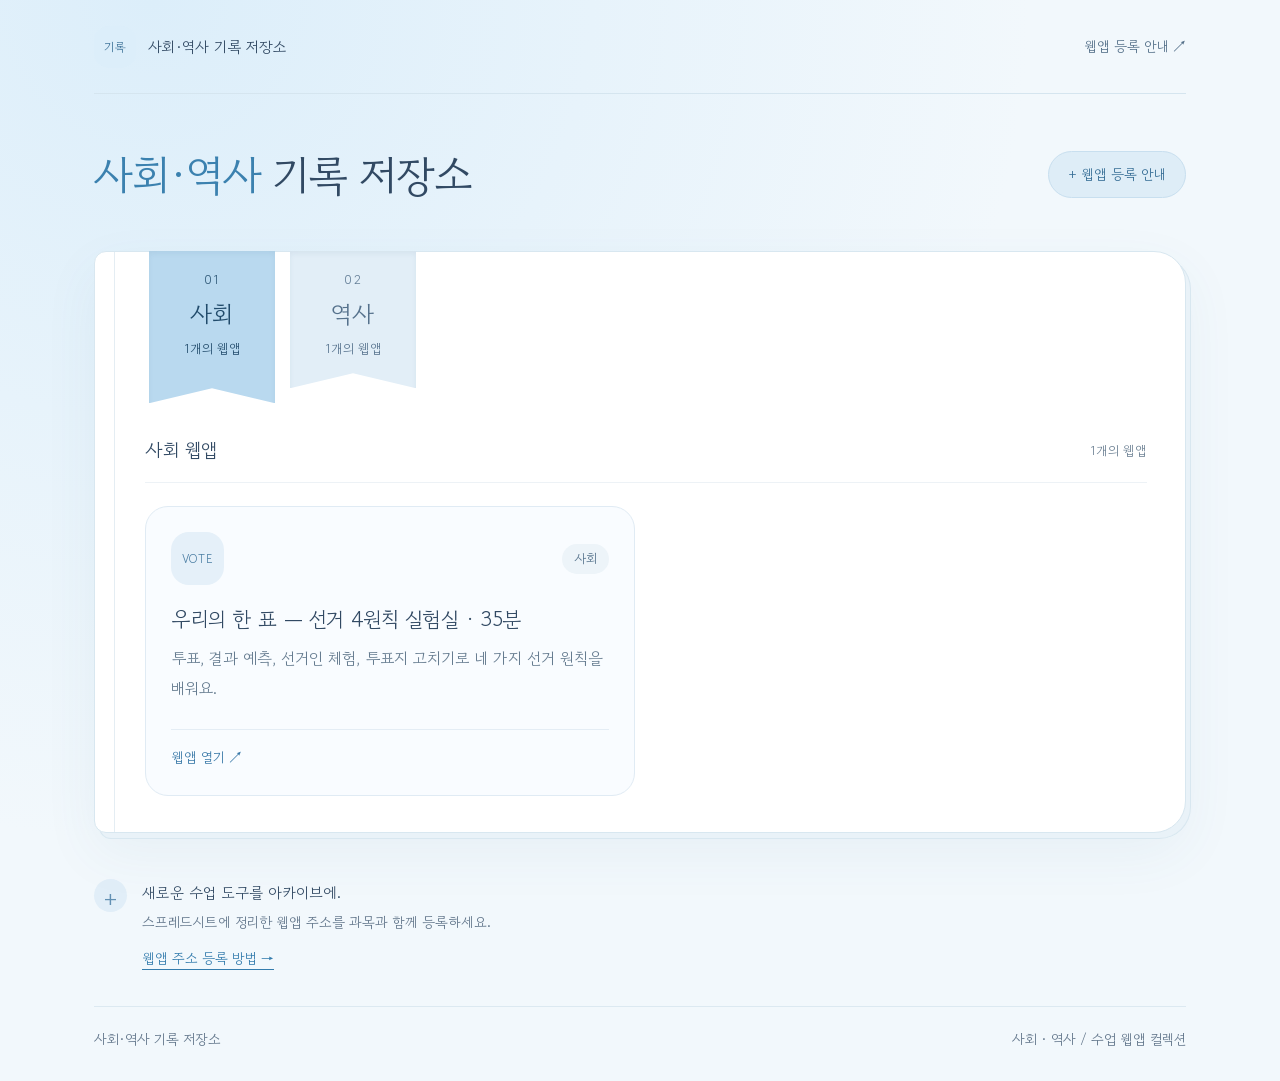
==== commit 95e0f6e1: "Add civil revolution reference app to history category" ====
--- a/index.html
+++ b/index.html
@@ -7,7 +7,7 @@
   <title>사회·역사 기록 저장소</title>
   <link rel="icon" href="favicon.svg" type="image/svg+xml">
   <link rel="stylesheet" href="style.css">
-  <script src="apps.js?v=20260923-35min" defer></script>
+  <script src="apps.js?v=20260929-history" defer></script>
   <script src="hub.js" defer></script>
 </head>
 <body>
